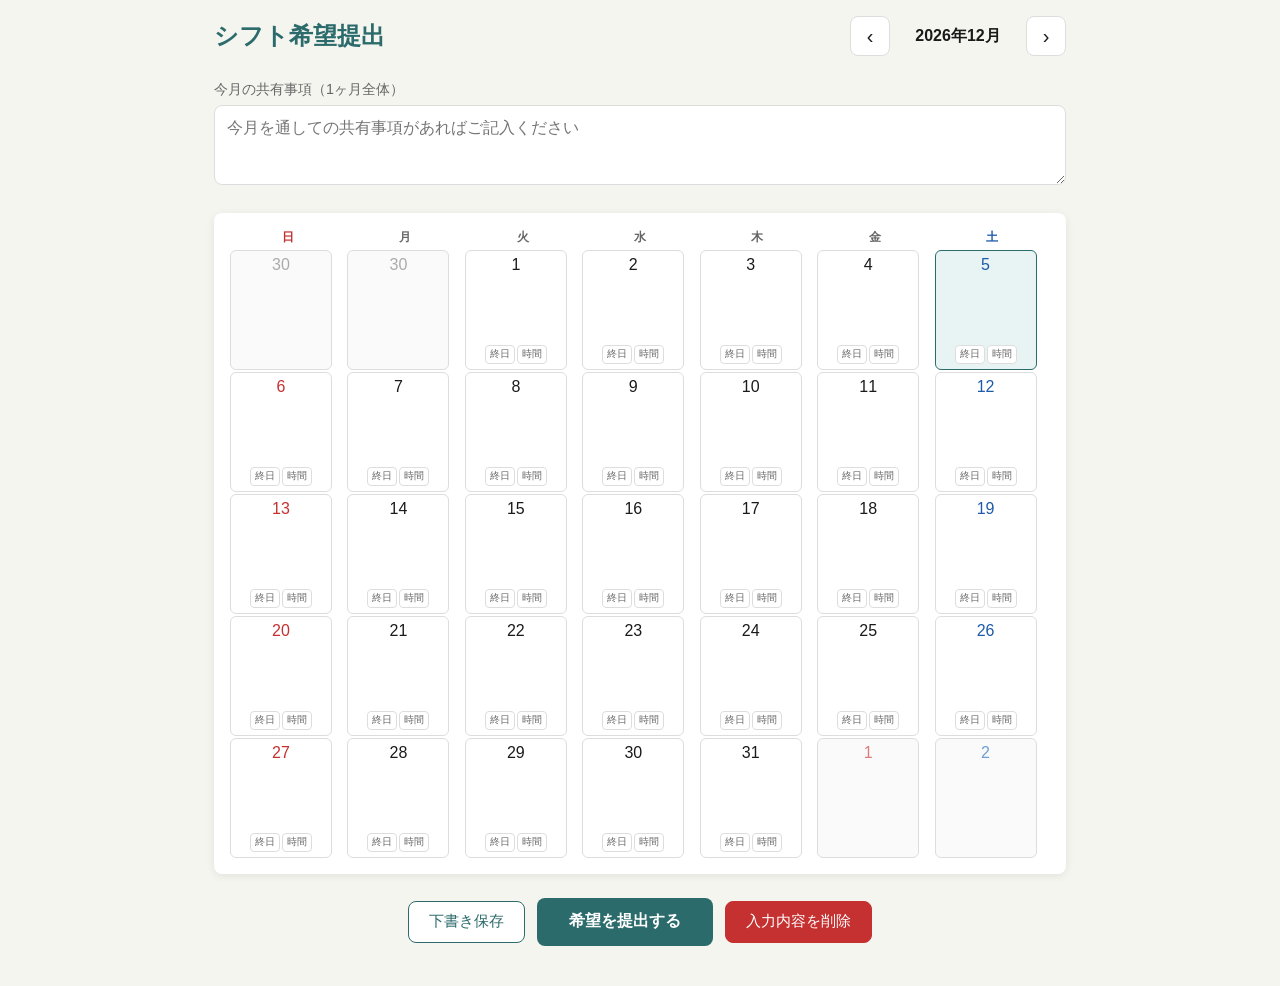
==== index.html @ 4bac1275 "Add files via upload" ====
<!DOCTYPE html>
<html lang="ja">
<head>
  <meta charset="UTF-8" />
  <meta name="viewport" content="width=device-width, initial-scale=1.0" />
  <title>シフト希望提出</title>
  <link rel="stylesheet" href="styles.css" />
</head>
<body>
  <div class="app">
    <header class="header">
      <h1>シフト希望提出</h1>
      <div class="month-nav">
        <button type="button" id="prevMonth" aria-label="前月">‹</button>
        <span id="currentMonthLabel">2025年3月</span>
        <button type="button" id="nextMonth" aria-label="翌月">›</button>
      </div>
    </header>

    <section class="month-notes">
      <label for="monthNotes">今月の共有事項（1ヶ月全体）</label>
      <textarea id="monthNotes" rows="3" placeholder="今月を通しての共有事項があればご記入ください"></textarea>
    </section>

    <main class="calendar-wrapper">
      <div class="weekdays">
        <span class="wd-sun">日</span><span>月</span><span>火</span><span>水</span><span>木</span><span>金</span><span class="wd-sat">土</span>
      </div>
      <div id="calendar" class="calendar"></div>
      <!-- トップ画面のコピー用ポップオーバー -->
      <div id="copyPopover" class="copy-popover" aria-hidden="true">
        <button type="button" id="copyPopoverToOthers" class="copy-popover-btn">この内容を他の日にコピー</button>
        <button type="button" id="copyPopoverToWeekday" class="copy-popover-btn">他の<span id="copyPopoverWeekday">金</span>曜日に一括コピー</button>
      </div>
    </main>

    <footer class="footer">
      <div class="footer-actions">
        <button type="button" id="draftSaveBtn" class="btn-secondary">下書き保存</button>
        <button type="button" id="viewSubmittedBtn" class="btn-secondary" style="display: none;">提出内容を確認</button>
        <button type="button" id="submitBtn" class="submit-btn">希望を提出する</button>
        <button type="button" id="clearAllBtn" class="btn-danger">入力内容を削除</button>
      </div>
      <p id="submittedBadge" class="submitted-badge" style="display: none;">提出済み（1日単位で修正可能）</p>
    </footer>
  </div>

  <!-- 日付入力モーダル -->
  <div id="dayModal" class="modal" aria-hidden="true">
    <div class="modal-backdrop" id="modalBackdrop"></div>
    <div class="modal-content">
      <div class="modal-header">
        <h2 id="modalDayTitle">3月15日 の希望</h2>
        <button type="button" class="modal-close" id="modalClose" aria-label="閉じる">×</button>
      </div>
      <div class="modal-body">
        <div class="field">
          <label class="checkbox-label">
            <input type="checkbox" id="allDay" />
            <span>終日で出勤</span>
          </label>
        </div>

        <div id="timeSlotsSection" class="time-slots-section">
          <p class="time-slots-label">時間指定</p>
          <div class="slot">
            <span class="slot-num">1つ目</span>
            <div class="time-range-row">
              <div class="time-input-wrap">
                <input type="text" id="slot1StartInput" class="time-input" placeholder="--:--" maxlength="5" autocomplete="off" />
                <button type="button" class="time-picker-btn" id="slot1StartClock" title="時刻を選択" aria-label="時刻を選択">🕐</button>
              </div>
              <span class="time-kara">から</span>
              <div class="time-input-wrap">
                <input type="text" id="slot1EndInput" class="time-input" placeholder="--:--" maxlength="5" autocomplete="off" />
                <button type="button" class="time-picker-btn" id="slot1EndClock" title="時刻を選択" aria-label="時刻を選択">🕐</button>
              </div>
            </div>
          </div>
          <div class="slot">
            <span class="slot-num">2つ目（※時間指定を2つに分けたい場合に利用）</span>
            <div class="time-range-row">
              <div class="time-input-wrap">
                <input type="text" id="slot2StartInput" class="time-input" placeholder="--:--" maxlength="5" autocomplete="off" />
                <button type="button" class="time-picker-btn" id="slot2StartClock" title="時刻を選択" aria-label="時刻を選択">🕐</button>
              </div>
              <span class="time-kara">から</span>
              <div class="time-input-wrap">
                <input type="text" id="slot2EndInput" class="time-input" placeholder="--:--" maxlength="5" autocomplete="off" />
                <button type="button" class="time-picker-btn" id="slot2EndClock" title="時刻を選択" aria-label="時刻を選択">🕐</button>
              </div>
            </div>
          </div>
          <div id="timePickerPopover" class="time-picker-popover" aria-hidden="true">
            <p class="time-picker-title">時刻を選択（5分刻み）</p>
            <div class="time-picker-wheels">
              <div class="time-picker-wheel-wrap">
                <span class="time-picker-wheel-label">時</span>
                <div id="timePickerHourList" class="time-picker-wheel" tabindex="0"></div>
              </div>
              <div class="time-picker-wheel-wrap">
                <span class="time-picker-wheel-label">分</span>
                <div id="timePickerMinList" class="time-picker-wheel" tabindex="0"></div>
              </div>
            </div>
            <div class="time-picker-wheel-actions">
              <button type="button" id="timePickerClearBtn" class="time-picker-clear-btn">指定なし</button>
              <button type="button" id="timePickerApplyBtn" class="time-picker-apply-btn">決定</button>
            </div>
          </div>
          <div class="time-chart-wrapper">
            <p class="time-chart-label">時間のイメージ</p>
            <div class="time-chart">
              <div class="time-chart-bar">
                <div id="chartSlot1" class="chart-slot"></div>
                <div id="chartSlot2" class="chart-slot"></div>
              </div>
              <div class="time-chart-labels">
                <span>7</span><span>12</span><span>18</span><span>23時</span>
              </div>
            </div>
          </div>
        </div>

        <div class="field">
          <label for="dayNotes">この日の備考・共有事項</label>
          <textarea id="dayNotes" rows="3" placeholder="この日についての共有事項があればご記入ください"></textarea>
        </div>

        <div class="copy-actions">
          <p class="copy-actions-label">コピー</p>
          <button type="button" id="copyDayToOthersBtn" class="btn-secondary">この内容を他の日にコピー</button>
          <button type="button" id="copyWeekToOtherBtn" class="btn-secondary">他の<span id="copyWeekdayLabel">金</span>曜日に一括コピー</button>
        </div>
      </div>
      <div class="modal-footer modal-footer-actions">
        <button type="button" id="clearDayBtn" class="btn-danger-outline">この日の入力を削除</button>
        <button type="button" id="saveDayBtn" class="save-day-btn">この日を保存</button>
      </div>
    </div>
  </div>

  <!-- 提出内容確認モーダル -->
  <div id="confirmModal" class="modal" aria-hidden="true">
    <div class="modal-backdrop" id="confirmModalBackdrop"></div>
    <div class="modal-content modal-content-wide">
      <div class="modal-header">
        <h2>提出内容の確認</h2>
        <button type="button" class="modal-close" id="confirmModalClose" aria-label="閉じる">×</button>
      </div>
      <div class="modal-body">
        <p class="confirm-month-notes-label">今月の共有事項</p>
        <div id="confirmMonthNotes" class="confirm-month-notes"></div>
        <p class="confirm-days-label">日付ごとの希望・備考</p>
        <div id="confirmDaysList" class="confirm-days-list"></div>
      </div>
    </div>
  </div>

  <script src="app.js"></script>
</body>
</html>
---- styles.css ----
/* ===== 変数・ベース ===== */
:root {
  --bg: #f5f5f0;
  --surface: #fff;
  --text: #1a1a1a;
  --text-muted: #666;
  --primary: #2c6b6b;
  --primary-hover: #1e4d4d;
  --accent: #e8a838;
  --border: #ddd;
  --calendar-today: #e8f4f4;
  --calendar-has-entry: #d4edda;
  --shadow: 0 2px 8px rgba(0,0,0,0.08);
  --radius: 8px;
}

* {
  box-sizing: border-box;
}

body {
  margin: 0;
  font-family: "Hiragino Sans", "Hiragino Kaku Gothic ProN", "Noto Sans JP", sans-serif;
  background: var(--bg);
  color: var(--text);
  min-height: 100vh;
}

/* ===== レイアウト ===== */
.app {
  max-width: 900px;
  margin: 0 auto;
  padding: 1rem 1.5rem 2rem;
  min-height: 100vh;
  display: flex;
  flex-direction: column;
}

/* ===== ヘッダー ===== */
.header {
  display: flex;
  align-items: center;
  justify-content: space-between;
  flex-wrap: wrap;
  gap: 1rem;
  margin-bottom: 1.5rem;
}

.header h1 {
  margin: 0;
  font-size: 1.5rem;
  font-weight: 700;
  color: var(--primary);
}

.month-nav {
  display: flex;
  align-items: center;
  gap: 0.5rem;
}

.month-nav button {
  width: 40px;
  height: 40px;
  border: 1px solid var(--border);
  background: var(--surface);
  border-radius: var(--radius);
  font-size: 1.25rem;
  cursor: pointer;
  color: var(--text);
  transition: background 0.15s;
}

.month-nav button:hover {
  background: #eee;
}

#currentMonthLabel {
  min-width: 120px;
  text-align: center;
  font-weight: 600;
}

/* ===== 月間共有事項 ===== */
.month-notes {
  margin-bottom: 1.5rem;
}

.month-notes label {
  display: block;
  font-size: 0.9rem;
  font-weight: 500;
  margin-bottom: 0.35rem;
  color: var(--text-muted);
}

.month-notes textarea {
  width: 100%;
  padding: 0.75rem;
  border: 1px solid var(--border);
  border-radius: var(--radius);
  font-size: 1rem;
  font-family: inherit;
  resize: vertical;
}

/* ===== カレンダー ===== */
.calendar-wrapper {
  flex: 1;
  min-width: 0;
  background: var(--surface);
  border-radius: var(--radius);
  box-shadow: var(--shadow);
  padding: 1rem;
  margin-bottom: 1.5rem;
}

.weekdays {
  display: grid;
  grid-template-columns: repeat(7, minmax(0, 1fr));
  gap: 2px;
  margin-bottom: 4px;
  font-size: 0.75rem;
  font-weight: 600;
  color: var(--text-muted);
  text-align: center;
}

.weekdays .wd-sun {
  color: #c53030;
}

.weekdays .wd-sat {
  color: #1e5aa8;
}

.calendar {
  display: grid;
  grid-template-columns: repeat(7, minmax(0, 1fr));
  gap: 2px;
}

.day-cell {
  min-width: 0;
  overflow: hidden;
  aspect-ratio: 0.85;
  max-height: 120px;
  min-height: 88px;
  border: 1px solid var(--border);
  border-radius: 6px;
  padding: 5px;
  cursor: pointer;
  display: flex;
  flex-direction: column;
  align-items: center;
  justify-content: flex-start;
  background: var(--surface);
  transition: background 0.15s, box-shadow 0.15s;
}

.day-cell:hover {
  background: #f8f8f8;
  box-shadow: 0 0 0 2px var(--primary);
}

.day-cell.other-month {
  color: #aaa;
  background: #fafafa;
}

.day-cell.today {
  background: var(--calendar-today);
  border-color: var(--primary);
  font-weight: 700;
}

.day-cell.has-entry {
  background: var(--calendar-has-entry);
  border-color: #a3d9a5;
}

.day-num {
  font-size: 1rem;
  font-weight: 500;
  flex-shrink: 0;
}

.day-summary-wrap {
  flex: 1;
  min-width: 0;
  width: 100%;
  display: flex;
  flex-direction: column;
  align-items: center;
  justify-content: center;
  min-height: 2.4em;
  padding: 4px 2px;
  gap: 2px;
}

.day-summary-line {
  font-size: 0.78rem;
  line-height: 1.4;
  color: var(--text);
  font-weight: 500;
  min-width: 0;
  max-width: 100%;
  overflow: hidden;
  text-overflow: ellipsis;
  white-space: nowrap;
}

.day-cell.has-entry .day-summary-line {
  color: #0d5c0d;
}

.day-quick-actions {
  display: flex;
  flex-wrap: wrap;
  gap: 2px;
  flex-shrink: 0;
  margin-top: auto;
  justify-content: center;
  min-width: 0;
  max-width: 100%;
}

.day-quick-btn {
  padding: 2px 4px;
  font-size: 0.6rem;
  border: 1px solid var(--border);
  border-radius: 4px;
  background: var(--surface);
  color: var(--text-muted);
  cursor: pointer;
  transition: background 0.15s, color 0.15s;
  white-space: nowrap;
}

.day-quick-btn:hover {
  background: var(--primary);
  color: #fff;
  border-color: var(--primary);
}

.day-quick-btn.day-quick-delete:hover {
  background: #c53030;
  border-color: #c53030;
  color: #fff;
}

.day-quick-btn.day-quick-copy:hover {
  background: var(--accent);
  border-color: var(--accent);
  color: #fff;
}

.day-cell.other-month .day-quick-actions {
  display: none;
}

/* トップ画面のコピー用ポップオーバー */
.copy-popover {
  position: fixed;
  z-index: 150;
  display: flex;
  flex-direction: column;
  gap: 4px;
  padding: 6px;
  background: var(--surface);
  border: 1px solid var(--border);
  border-radius: var(--radius);
  box-shadow: var(--shadow);
  opacity: 0;
  visibility: hidden;
  pointer-events: none;
  transition: opacity 0.15s, visibility 0.15s;
}

.copy-popover.copy-popover-visible {
  opacity: 1;
  visibility: visible;
  pointer-events: auto;
}

.copy-popover-btn {
  padding: 0.5rem 0.75rem;
  font-size: 0.85rem;
  text-align: left;
  white-space: nowrap;
  background: var(--surface);
  border: 1px solid var(--border);
  border-radius: 6px;
  cursor: pointer;
  color: var(--text);
  transition: background 0.15s;
}

.copy-popover-btn:hover {
  background: #f0f0f0;
}

/* 土日・祝日の日付色 */
.day-cell.saturday {
  color: #1e5aa8;
}
.day-cell.saturday.other-month {
  color: #6b9ed4;
}
.day-cell.sunday,
.day-cell.holiday {
  color: #c53030;
}
.day-cell.sunday.other-month,
.day-cell.holiday.other-month {
  color: #e07b7b;
}

/* ===== フッター・提出 ===== */
.footer {
  text-align: center;
}

.footer-actions {
  display: flex;
  flex-wrap: wrap;
  align-items: center;
  justify-content: center;
  gap: 0.75rem;
  margin-bottom: 0.5rem;
}

.btn-secondary {
  padding: 0.6rem 1.25rem;
  font-size: 0.95rem;
  font-weight: 500;
  color: var(--primary);
  background: var(--surface);
  border: 1px solid var(--primary);
  border-radius: var(--radius);
  cursor: pointer;
  transition: background 0.15s, color 0.15s;
}

.btn-secondary:hover {
  background: var(--primary);
  color: #fff;
}

.btn-danger {
  padding: 0.6rem 1.25rem;
  font-size: 0.95rem;
  font-weight: 500;
  color: #fff;
  background: #c53030;
  border: 1px solid #c53030;
  border-radius: var(--radius);
  cursor: pointer;
  transition: background 0.15s, color 0.15s;
}

.btn-danger:hover {
  background: #9b2525;
  border-color: #9b2525;
  color: #fff;
}

.btn-danger-outline {
  padding: 0.6rem 1rem;
  font-size: 0.9rem;
  font-weight: 500;
  color: #c53030;
  background: transparent;
  border: 1px solid #c53030;
  border-radius: var(--radius);
  cursor: pointer;
  transition: background 0.15s, color 0.15s;
}

.btn-danger-outline:hover {
  background: #c53030;
  color: #fff;
}

.submit-btn {
  padding: 0.85rem 2rem;
  font-size: 1rem;
  font-weight: 600;
  color: #fff;
  background: var(--primary);
  border: none;
  border-radius: var(--radius);
  cursor: pointer;
  transition: background 0.15s;
}

.submit-btn:hover {
  background: var(--primary-hover);
}

.submit-btn-disabled,
.submit-btn:disabled {
  background: #999;
  cursor: not-allowed;
}

.submit-btn:disabled:hover {
  background: #999;
}

.submitted-badge {
  font-size: 0.85rem;
  color: var(--text-muted);
  margin: 0;
}

/* ===== トースト ===== */
.toast {
  position: fixed;
  bottom: 2rem;
  left: 50%;
  transform: translateX(-50%) translateY(1rem);
  padding: 0.75rem 1.25rem;
  background: var(--text);
  color: #fff;
  border-radius: var(--radius);
  font-size: 0.9rem;
  z-index: 200;
  opacity: 0;
  transition: opacity 0.3s, transform 0.3s;
}

.toast.toast-visible {
  opacity: 1;
  transform: translateX(-50%) translateY(0);
}

/* ===== モーダル内コピー ===== */
.copy-actions {
  margin-top: 1.25rem;
  padding-top: 1rem;
  border-top: 1px dashed var(--border);
}

.copy-actions-label {
  margin: 0 0 0.5rem 0;
  font-size: 0.85rem;
  color: var(--text-muted);
}

.copy-actions .btn-secondary {
  display: block;
  width: 100%;
  margin-bottom: 0.5rem;
}

.copy-actions .btn-secondary:last-child {
  margin-bottom: 0;
}

/* ===== 提出内容確認モーダル ===== */
.modal-content-wide {
  max-width: 560px;
}

.confirm-month-notes-label,
.confirm-days-label {
  font-size: 0.9rem;
  font-weight: 600;
  margin: 0 0 0.5rem 0;
}

.confirm-month-notes {
  padding: 0.75rem;
  background: #f5f5f5;
  border-radius: var(--radius);
  margin-bottom: 1rem;
  white-space: pre-wrap;
}

.confirm-days-list {
  max-height: 50vh;
  overflow-y: auto;
}

.confirm-day-line {
  padding: 0.5rem 0.75rem;
  border-bottom: 1px solid var(--border);
  font-size: 0.9rem;
}

.confirm-day-line:last-child {
  border-bottom: none;
}

.confirm-days-empty {
  color: var(--text-muted);
  font-size: 0.9rem;
  margin: 0;
}

/* ===== モーダル ===== */
.modal {
  position: fixed;
  inset: 0;
  z-index: 100;
  display: flex;
  align-items: center;
  justify-content: center;
  padding: 1rem;
  opacity: 0;
  visibility: hidden;
  transition: opacity 0.2s, visibility 0.2s;
}

.modal.is-open {
  opacity: 1;
  visibility: visible;
}

.modal-backdrop {
  position: absolute;
  inset: 0;
  background: rgba(0,0,0,0.4);
}

.modal-content {
  position: relative;
  width: 100%;
  max-width: 480px;
  max-height: 90vh;
  overflow-y: auto;
  background: var(--surface);
  border-radius: var(--radius);
  box-shadow: 0 8px 32px rgba(0,0,0,0.15);
  display: flex;
  flex-direction: column;
}

.modal-header {
  display: flex;
  align-items: center;
  justify-content: space-between;
  padding: 1rem 1.25rem;
  border-bottom: 1px solid var(--border);
}

.modal-header h2 {
  margin: 0;
  font-size: 1.15rem;
}

.modal-close {
  width: 36px;
  height: 36px;
  border: none;
  background: transparent;
  font-size: 1.5rem;
  line-height: 1;
  cursor: pointer;
  color: var(--text-muted);
  border-radius: 6px;
  transition: background 0.15s, color 0.15s;
}

.modal-close:hover {
  background: #eee;
  color: var(--text);
}

.modal-body {
  padding: 1.25rem;
  flex: 1;
  overflow-y: auto;
}

.modal-footer {
  padding: 1rem 1.25rem;
  border-top: 1px solid var(--border);
}

.modal-footer.modal-footer-actions {
  display: flex;
  flex-wrap: wrap;
  gap: 0.75rem;
  align-items: center;
}

.modal-footer.modal-footer-actions .save-day-btn {
  flex: 1;
  min-width: 0;
}

/* ===== モーダル内フォーム ===== */
.field {
  margin-bottom: 1.25rem;
}

.field:last-child {
  margin-bottom: 0;
}

.field label {
  display: block;
  font-size: 0.9rem;
  font-weight: 500;
  margin-bottom: 0.35rem;
  color: var(--text);
}

.field textarea {
  width: 100%;
  padding: 0.75rem;
  border: 1px solid var(--border);
  border-radius: var(--radius);
  font-size: 1rem;
  font-family: inherit;
  resize: vertical;
}

.checkbox-label {
  display: inline-flex;
  align-items: center;
  gap: 0.5rem;
  cursor: pointer;
}

.checkbox-label input[type="checkbox"] {
  width: 1.2em;
  height: 1.2em;
  accent-color: var(--primary);
}

/* ===== 時間スロット ===== */
.time-slots-section {
  margin-bottom: 1.25rem;
  padding: 1rem;
  background: #f9f9f9;
  border-radius: var(--radius);
  border: 1px solid var(--border);
}

.time-slots-label {
  margin: 0 0 0.25rem 0;
  font-size: 0.9rem;
  font-weight: 500;
  color: var(--text-muted);
}

/* 時間指定：入力欄＋時計アイコン */
.time-range-row {
  display: flex;
  flex-wrap: wrap;
  align-items: center;
  gap: 0.75rem;
}

.time-input-wrap {
  display: inline-flex;
  align-items: center;
  border: 1px solid var(--border);
  border-radius: var(--radius);
  background: var(--surface);
  overflow: hidden;
}

.time-input {
  width: 5rem;
  padding: 0.5rem 0.6rem;
  border: none;
  font-size: 1rem;
  text-align: center;
}

.time-input::placeholder {
  color: #999;
}

.time-picker-btn {
  width: 40px;
  height: 40px;
  padding: 0;
  border: none;
  border-left: 1px solid var(--border);
  background: #f5f5f5;
  font-size: 1.1rem;
  cursor: pointer;
  display: flex;
  align-items: center;
  justify-content: center;
  transition: background 0.15s;
}

.time-picker-btn:hover {
  background: #e8e8e8;
}

.time-kara {
  font-size: 0.95rem;
  color: var(--text);
}

.time-picker-popover {
  position: fixed;
  z-index: 150;
  padding: 0.75rem;
  background: var(--surface);
  border: 1px solid var(--border);
  border-radius: var(--radius);
  box-shadow: var(--shadow);
  opacity: 0;
  visibility: hidden;
  pointer-events: none;
  transition: opacity 0.15s, visibility 0.15s;
}

.time-picker-popover.time-picker-popover-visible {
  opacity: 1;
  visibility: visible;
  pointer-events: auto;
  display: flex;
  flex-direction: column;
  min-width: 200px;
}

.time-picker-title {
  margin: 0 0 0.5rem 0;
  font-size: 0.85rem;
  font-weight: 600;
  color: var(--text-muted);
}

/* 時・分2軸ホイール */
.time-picker-wheels {
  display: flex;
  gap: 0.5rem;
  margin-bottom: 0.75rem;
}

.time-picker-wheel-wrap {
  display: flex;
  flex-direction: column;
  align-items: center;
  flex: 1;
  min-width: 0;
}

.time-picker-wheel-label {
  font-size: 0.8rem;
  font-weight: 600;
  color: var(--text-muted);
  margin-bottom: 0.25rem;
}

.time-picker-wheel {
  height: 180px;
  width: 100%;
  overflow-y: auto;
  overflow-x: hidden;
  scroll-snap-type: y mandatory;
  -webkit-overflow-scrolling: touch;
  border: 1px solid var(--border);
  border-radius: var(--radius);
  background: #fafafa;
}

/* 上下パッドで先頭・末尾も中央にスナップできるように（180/2 - 40/2 = 70） */
.time-picker-wheel-pad {
  scroll-snap-align: center;
  height: 70px;
  flex-shrink: 0;
}

.time-picker-wheel-item {
  scroll-snap-align: center;
  height: 40px;
  display: flex;
  align-items: center;
  justify-content: center;
  font-size: 1.1rem;
  font-weight: 500;
  color: var(--text);
  flex-shrink: 0;
  cursor: default;
}

.time-picker-wheel-item.time-picker-wheel-item-selected {
  color: var(--primary);
  font-weight: 700;
}

.time-picker-wheel-item.time-picker-wheel-item-clear {
  color: var(--text-muted);
  font-size: 0.9rem;
}

.time-picker-wheel-actions {
  display: flex;
  gap: 0.5rem;
  flex-wrap: wrap;
}

.time-picker-clear-btn {
  flex: 1;
  min-width: 0;
  padding: 0.5rem 0.75rem;
  font-size: 0.9rem;
  color: var(--text-muted);
  background: var(--surface);
  border: 1px solid var(--border);
  border-radius: var(--radius);
  cursor: pointer;
  transition: background 0.15s, color 0.15s;
}

.time-picker-clear-btn:hover {
  background: #f5f5f5;
  color: var(--text);
}

.time-picker-apply-btn {
  flex: 1;
  min-width: 0;
  padding: 0.5rem 0.75rem;
  font-size: 0.9rem;
  font-weight: 600;
  color: #fff;
  background: var(--primary);
  border: none;
  border-radius: var(--radius);
  cursor: pointer;
  transition: background 0.15s;
}

.time-picker-apply-btn:hover {
  background: var(--primary-hover);
}

.slot {
  margin-bottom: 1rem;
}

.slot:last-of-type {
  margin-bottom: 0;
}

.slot-num {
  display: block;
  font-size: 0.8rem;
  color: var(--text-muted);
  margin-bottom: 0.35rem;
}

.time-row {
  display: flex;
  flex-wrap: wrap;
  gap: 1rem;
}

.time-group {
  flex: 1;
  min-width: 200px;
}

.time-group-label {
  display: block;
  font-size: 0.85rem;
  font-weight: 500;
  margin-bottom: 0.35rem;
  color: var(--text);
}

.time-fields {
  display: flex;
  flex-wrap: wrap;
  align-items: center;
  gap: 0.5rem 1rem;
}

.time-fields label {
  display: inline-flex;
  align-items: center;
  gap: 0.25rem;
  font-size: 0.85rem;
  color: var(--text-muted);
}

.time-fields select {
  padding: 0.35rem 0.5rem;
  border: 1px solid var(--border);
  border-radius: 6px;
  font-size: 0.9rem;
  min-width: 3.5rem;
}

.time-direct-label {
  margin-left: 0.25rem;
}

.time-direct-label input[type="text"] {
  width: 5rem;
  padding: 0.35rem 0.5rem;
  border: 1px solid var(--border);
  border-radius: 6px;
  font-size: 0.9rem;
}

.time-direct-label input[type="text"]::placeholder {
  color: #999;
}

.time-inputs {
  display: flex;
  gap: 1rem;
  flex-wrap: wrap;
}

.time-inputs label {
  display: flex;
  align-items: center;
  gap: 0.35rem;
  font-size: 0.9rem;
}

.time-inputs select {
  padding: 0.4rem 0.5rem;
  border: 1px solid var(--border);
  border-radius: 6px;
  font-size: 0.95rem;
  min-width: 5rem;
}

/* ===== 時間チャート ===== */
.time-chart-wrapper {
  margin-top: 1rem;
  padding-top: 1rem;
  border-top: 1px dashed var(--border);
}

.time-chart-label {
  margin: 0 0 0.5rem 0;
  font-size: 0.85rem;
  color: var(--text-muted);
}

.time-chart {
  width: 100%;
}

/* 何も入力されていないときはグレー。時間指定後に chart-slot で色付け */
.time-chart-bar {
  position: relative;
  height: 32px;
  background: #d0d0d0;
  border-radius: 6px;
  overflow: hidden;
}

.chart-slot {
  position: absolute;
  top: 4px;
  bottom: 4px;
  border-radius: 4px;
  min-width: 4px;
  transition: left 0.15s, width 0.15s;
}

#chartSlot1 {
  background: var(--primary);
  opacity: 0.9;
}

#chartSlot2 {
  background: var(--accent);
  opacity: 0.9;
}

.time-chart-labels {
  display: flex;
  justify-content: space-between;
  margin-top: 4px;
  font-size: 0.7rem;
  color: var(--text-muted);
}

/* ===== 保存ボタン ===== */
.save-day-btn {
  width: 100%;
  padding: 0.75rem;
  font-size: 1rem;
  font-weight: 600;
  color: #fff;
  background: var(--primary);
  border: none;
  border-radius: var(--radius);
  cursor: pointer;
  transition: background 0.15s;
}

.save-day-btn:hover {
  background: var(--primary-hover);
}

/* ===== スマホ表示（日付・2行時間・終日・時間・コピー・削除がしっかり見える構成） ===== */
@media (max-width: 640px) {
  .app {
    padding: 0.75rem 0.5rem 1.5rem;
  }

  .header {
    margin-bottom: 1rem;
  }

  .header h1 {
    font-size: 1.25rem;
  }

  .month-nav button {
    width: 36px;
    height: 36px;
    font-size: 1.1rem;
  }

  #currentMonthLabel {
    min-width: 100px;
    font-size: 0.95rem;
  }

  .calendar-wrapper {
    padding: 0.5rem;
    overflow-x: auto;
    -webkit-overflow-scrolling: touch;
  }

  /* 横スクロールで時間を1行表示できるようグリッドに最小幅を指定 */
  .calendar {
    min-width: 700px;
  }

  /* セルを大きくして日付・2行時間・4ボタンがすべて見えるように */
  .day-cell {
    padding: 5px 3px;
    min-height: 102px;
    max-height: 130px;
    aspect-ratio: auto;
  }

  .day-num {
    font-size: 0.95rem;
    font-weight: 600;
  }

  .day-summary-wrap {
    min-height: 2.5em;
    padding: 3px 2px;
    gap: 1px;
  }

  .day-summary-line {
    font-size: 0.72rem;
    line-height: 1.4;
    white-space: nowrap;
    overflow: visible;
    text-overflow: unset;
    max-width: none;
  }

  .day-quick-actions {
    gap: 3px;
    margin-top: 4px;
  }

  .day-quick-btn {
    padding: 3px 5px;
    font-size: 0.58rem;
  }

  .footer-actions {
    flex-direction: column;
    gap: 0.5rem;
    width: 100%;
  }

  .footer-actions .btn-secondary,
  .footer-actions .submit-btn,
  .footer-actions .btn-danger {
    width: 100%;
    max-width: 280px;
  }
}

/* 極小画面ではセルをさらに確保 */
@media (max-width: 400px) {
  .day-cell {
    min-height: 108px;
  }

  .day-summary-line {
    font-size: 0.7rem;
  }

  .day-quick-btn {
    font-size: 0.55rem;
    padding: 2px 4px;
  }
}
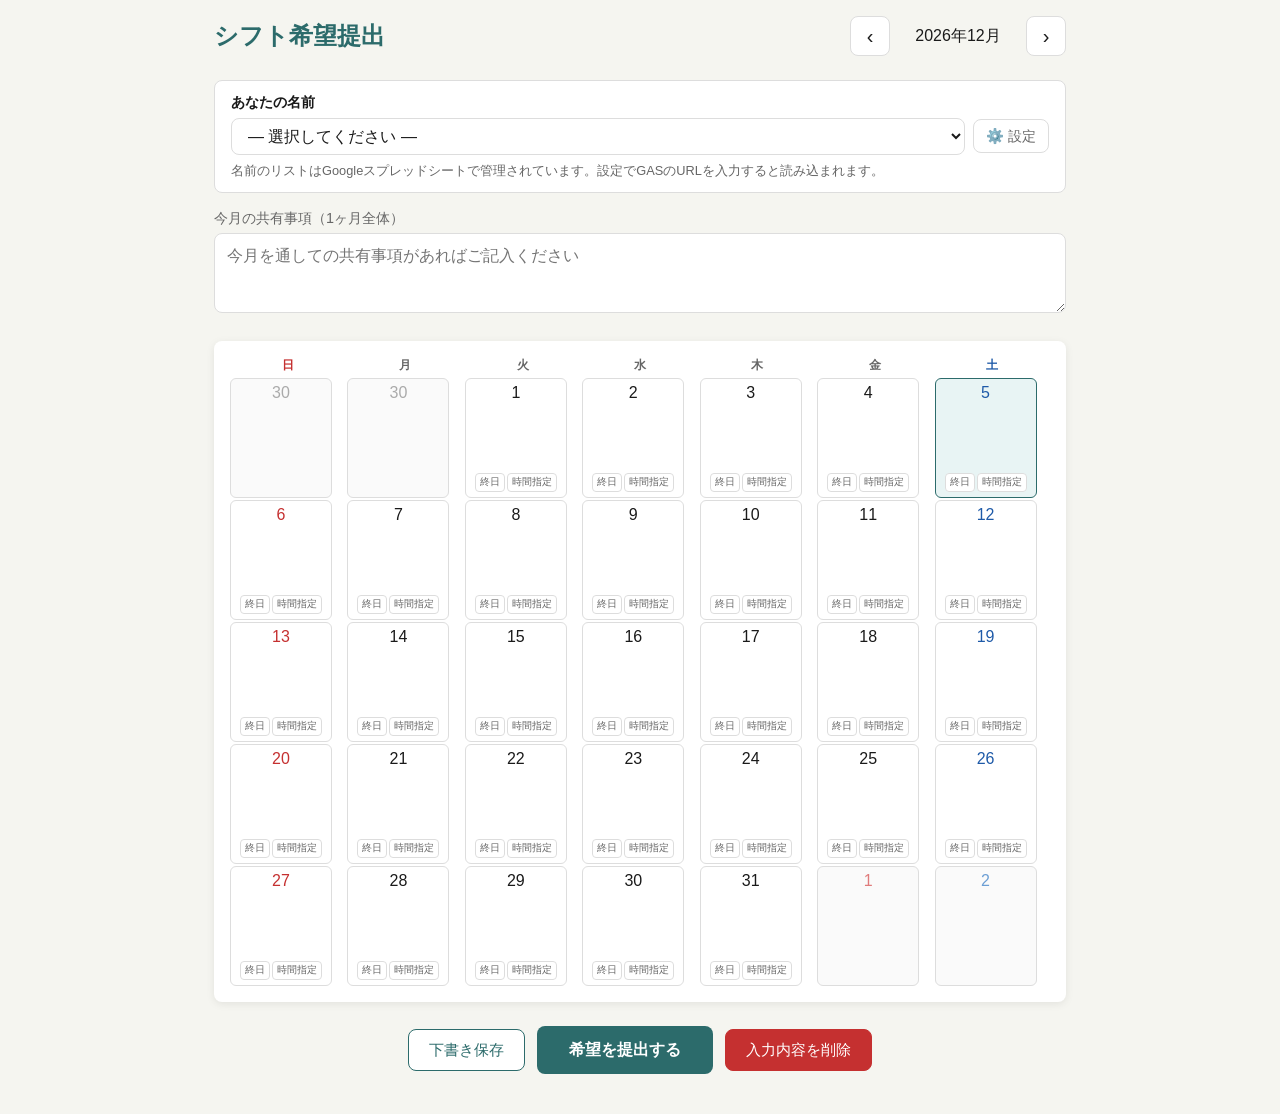
==== commit cd051b14: "Add files via upload" ====
--- a/index.html
+++ b/index.html
@@ -16,6 +16,17 @@
         <button type="button" id="nextMonth" aria-label="翌月">›</button>
       </div>
     </header>
+
+    <section class="employee-section">
+      <label for="employeeSelect">あなたの名前</label>
+      <div class="employee-row">
+        <select id="employeeSelect" aria-label="従業員名を選択">
+          <option value="">— 選択してください —</option>
+        </select>
+        <button type="button" id="settingsBtn" class="btn-settings" title="GASのURLを設定">⚙️ 設定</button>
+      </div>
+      <p id="employeeHint" class="employee-hint">名前のリストはGoogleスプレッドシートで管理されています。設定でGASのURLを入力すると読み込まれます。</p>
+    </section>
 
     <section class="month-notes">
       <label for="monthNotes">今月の共有事項（1ヶ月全体）</label>
@@ -140,6 +151,26 @@
     </div>
   </div>
 
+  <!-- 設定モーダル（GAS URL） -->
+  <div id="settingsModal" class="modal" aria-hidden="true">
+    <div class="modal-backdrop" id="settingsModalBackdrop"></div>
+    <div class="modal-content">
+      <div class="modal-header">
+        <h2>設定</h2>
+        <button type="button" class="modal-close" id="settingsModalClose" aria-label="閉じる">×</button>
+      </div>
+      <div class="modal-body">
+        <p class="settings-desc">Google Apps Script（GAS）のウェブアプリURLを入力すると、従業員リストの取得と提出データの送信ができます。</p>
+        <label for="gasUrlInput">GAS ウェブアプリのURL</label>
+        <input type="url" id="gasUrlInput" class="gas-url-input" placeholder="https://script.google.com/macros/s/.../exec" />
+        <p class="settings-note">URLはこの端末のブラウザにのみ保存され、サーバーには送信されません。</p>
+      </div>
+      <div class="modal-footer modal-footer-actions">
+        <button type="button" id="settingsSaveBtn" class="save-day-btn">保存</button>
+      </div>
+    </div>
+  </div>
+
   <!-- 提出内容確認モーダル -->
   <div id="confirmModal" class="modal" aria-hidden="true">
     <div class="modal-backdrop" id="confirmModalBackdrop"></div>
--- a/styles.css
+++ b/styles.css
@@ -78,6 +78,82 @@
 #currentMonthLabel {
   min-width: 120px;
   text-align: center;
+}
+
+/* ===== 従業員選択・設定 ===== */
+.employee-section {
+  margin-bottom: 1rem;
+  padding: 0.75rem 1rem;
+  background: var(--surface);
+  border-radius: var(--radius);
+  border: 1px solid var(--border);
+}
+
+.employee-section label {
+  display: block;
+  font-weight: 600;
+  margin-bottom: 0.35rem;
+  font-size: 0.9rem;
+}
+
+.employee-row {
+  display: flex;
+  align-items: center;
+  gap: 0.5rem;
+  flex-wrap: wrap;
+}
+
+#employeeSelect {
+  flex: 1;
+  min-width: 160px;
+  padding: 0.5rem 0.75rem;
+  border: 1px solid var(--border);
+  border-radius: var(--radius);
+  font-size: 1rem;
+  background: var(--surface);
+  color: var(--text);
+}
+
+.btn-settings {
+  padding: 0.4rem 0.75rem;
+  border: 1px solid var(--border);
+  background: var(--surface);
+  border-radius: var(--radius);
+  font-size: 0.9rem;
+  cursor: pointer;
+  color: var(--text-muted);
+  white-space: nowrap;
+}
+
+.btn-settings:hover {
+  background: #eee;
+  color: var(--text);
+}
+
+.employee-hint {
+  margin: 0.5rem 0 0;
+  font-size: 0.8rem;
+  color: var(--text-muted);
+}
+
+.settings-desc,
+.settings-note {
+  font-size: 0.9rem;
+  color: var(--text-muted);
+  margin: 0 0 0.75rem;
+}
+
+.settings-note {
+  margin-top: 0.5rem;
+}
+
+.gas-url-input {
+  width: 100%;
+  padding: 0.5rem 0.75rem;
+  border: 1px solid var(--border);
+  border-radius: var(--radius);
+  font-size: 0.95rem;
+  margin-bottom: 0.25rem;
   font-weight: 600;
 }
 
@@ -300,6 +376,22 @@
   background: #f0f0f0;
 }
 
+@media (max-width: 640px) {
+  .copy-popover {
+    max-width: calc(100vw - 24px);
+    min-width: 280px;
+    max-height: calc(100vh - 24px);
+    overflow-y: auto;
+    box-shadow: 0 4px 24px rgba(0, 0, 0, 0.2);
+  }
+
+  .copy-popover-btn {
+    white-space: normal;
+    text-align: center;
+    padding: 0.75rem 1rem;
+  }
+}
+
 /* 土日・祝日の日付色 */
 .day-cell.saturday {
   color: #1e5aa8;
@@ -1029,12 +1121,20 @@
   .calendar-wrapper {
     padding: 0.5rem;
     overflow-x: auto;
+    overflow-y: visible;
     -webkit-overflow-scrolling: touch;
-  }
-
-  /* 横スクロールで時間を1行表示できるようグリッドに最小幅を指定 */
+    padding-bottom: 2rem;
+  }
+
+  /* 曜日ヘッダーとカレンダーを同じ幅にして横スクロール時もずれないようにする */
+  .weekdays {
+    min-width: 700px;
+  }
+
+  /* 横スクロールで時間を1行表示できるようグリッドに最小幅を指定。下余白で最下段のボタンが隠れないようにする */
   .calendar {
     min-width: 700px;
+    margin-bottom: 0.5rem;
   }
 
   /* セルを大きくして日付・2行時間・4ボタンがすべて見えるように */
@@ -1068,6 +1168,7 @@
   .day-quick-actions {
     gap: 3px;
     margin-top: 4px;
+    flex-shrink: 0;
   }
 
   .day-quick-btn {
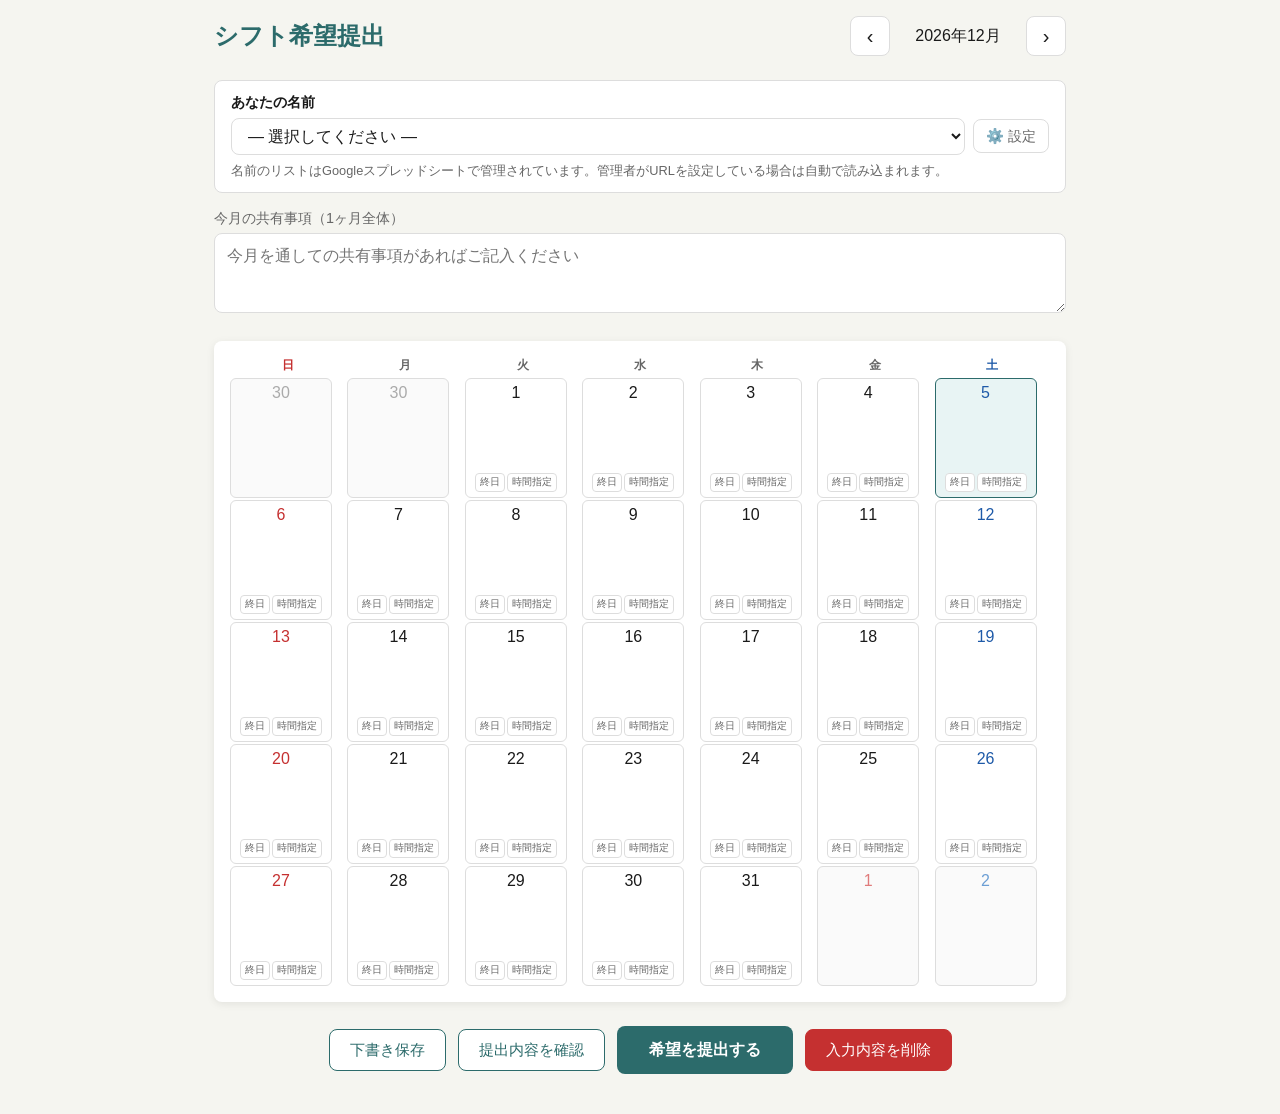
==== commit f5779561: "Add files via upload" ====
--- a/index.html
+++ b/index.html
@@ -25,7 +25,7 @@
         </select>
         <button type="button" id="settingsBtn" class="btn-settings" title="GASのURLを設定">⚙️ 設定</button>
       </div>
-      <p id="employeeHint" class="employee-hint">名前のリストはGoogleスプレッドシートで管理されています。設定でGASのURLを入力すると読み込まれます。</p>
+      <p id="employeeHint" class="employee-hint">名前のリストはGoogleスプレッドシートで管理されています。管理者がURLを設定している場合は自動で読み込まれます。</p>
     </section>
 
     <section class="month-notes">
@@ -188,6 +188,8 @@
     </div>
   </div>
 
+  <!-- 管理者: 次の1行のURLをGASのウェブアプリのURLに書き換えると、従業員が個別に設定しなくても従業員リスト・提出が利用できます -->
+  <script>window.SHIFT_APP_GAS_URL = '';</script>
   <script src="app.js"></script>
 </body>
 </html>
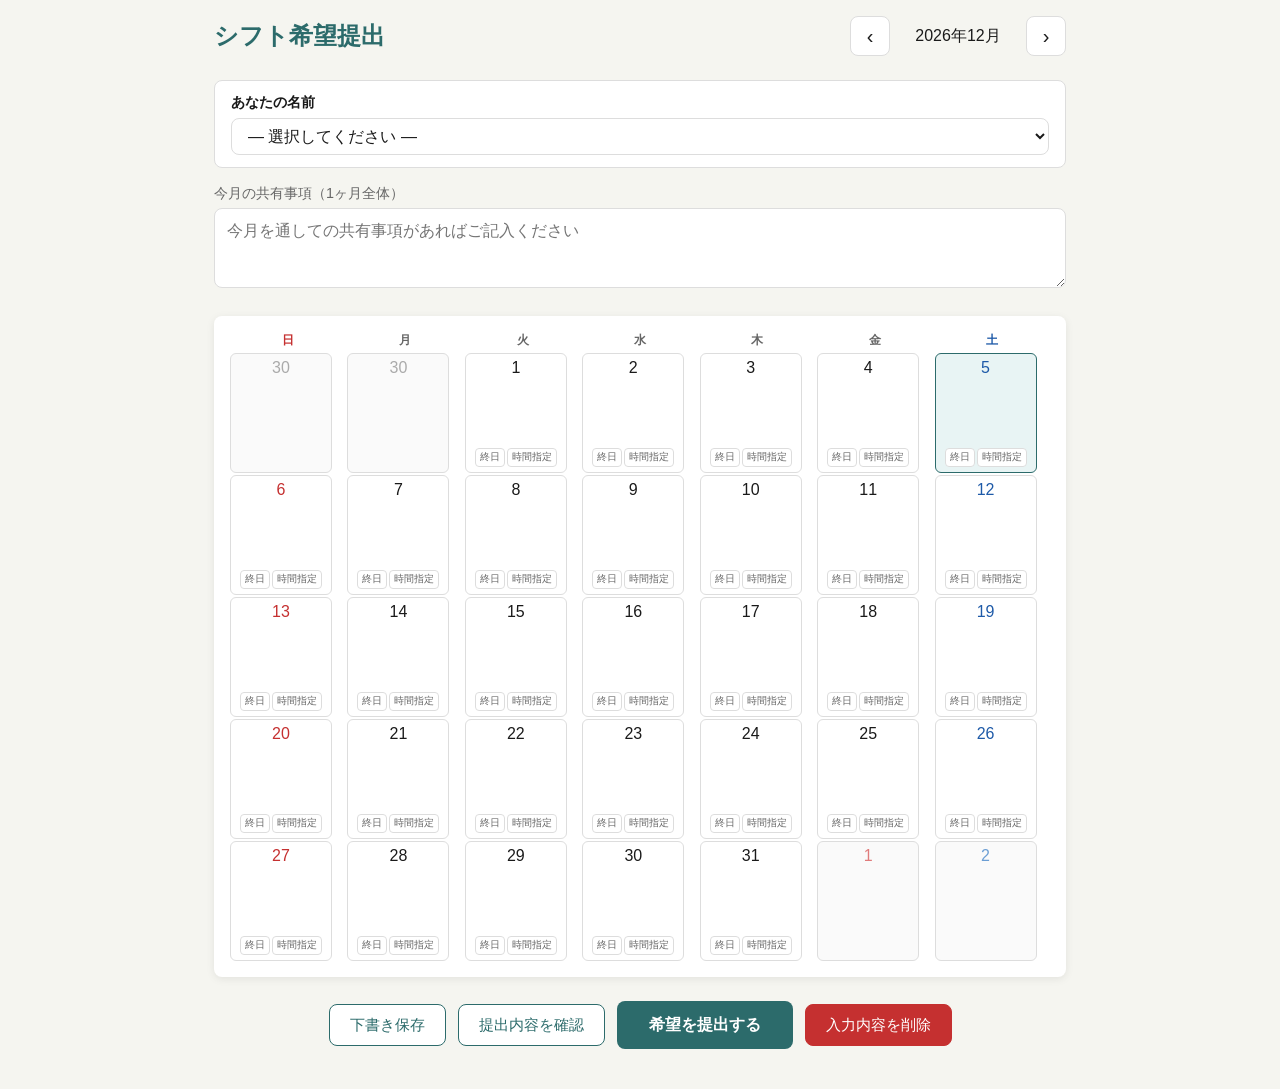
==== commit ecca84b9: "Add files via upload" ====
--- a/index.html
+++ b/index.html
@@ -23,9 +23,7 @@
         <select id="employeeSelect" aria-label="従業員名を選択">
           <option value="">— 選択してください —</option>
         </select>
-        <button type="button" id="settingsBtn" class="btn-settings" title="GASのURLを設定">⚙️ 設定</button>
       </div>
-      <p id="employeeHint" class="employee-hint">名前のリストはGoogleスプレッドシートで管理されています。管理者がURLを設定している場合は自動で読み込まれます。</p>
     </section>
 
     <section class="month-notes">
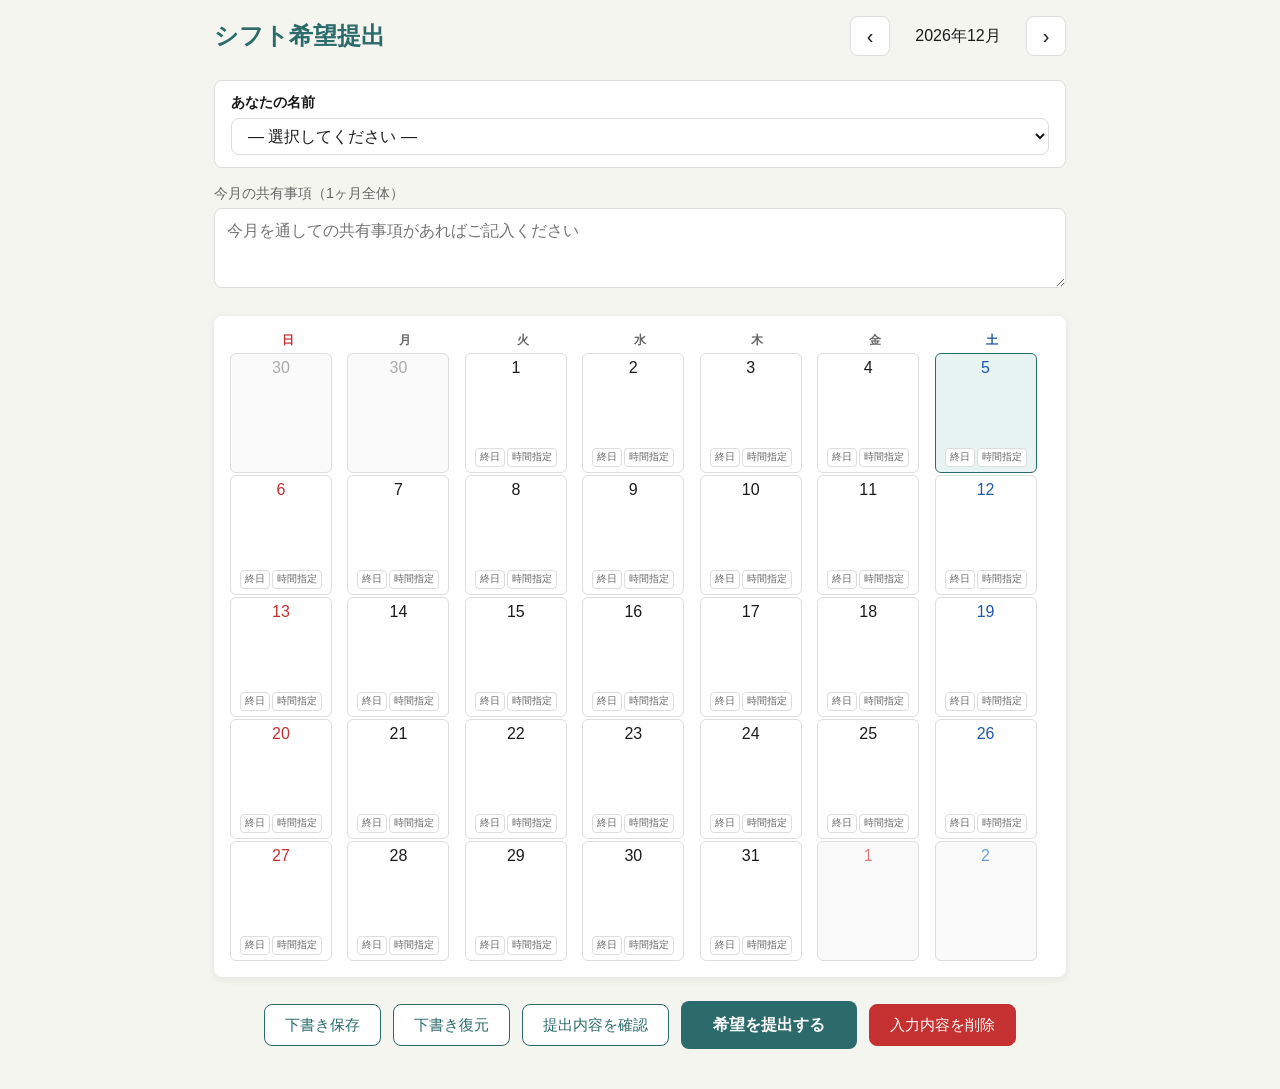
==== commit 7c9ccc14: "Add files via upload" ====
--- a/index.html
+++ b/index.html
@@ -46,6 +46,7 @@
     <footer class="footer">
       <div class="footer-actions">
         <button type="button" id="draftSaveBtn" class="btn-secondary">下書き保存</button>
+        <button type="button" id="draftRestoreBtn" class="btn-secondary">下書き復元</button>
         <button type="button" id="viewSubmittedBtn" class="btn-secondary" style="display: none;">提出内容を確認</button>
         <button type="button" id="submitBtn" class="submit-btn">希望を提出する</button>
         <button type="button" id="clearAllBtn" class="btn-danger">入力内容を削除</button>
@@ -72,16 +73,17 @@
 
         <div id="timeSlotsSection" class="time-slots-section">
           <p class="time-slots-label">時間指定</p>
+          <p class="time-slots-desc">（間の「:」は自動入力されます。12時は「1200」と入力。）</p>
           <div class="slot">
             <span class="slot-num">1つ目</span>
             <div class="time-range-row">
               <div class="time-input-wrap">
-                <input type="text" id="slot1StartInput" class="time-input" placeholder="--:--" maxlength="5" autocomplete="off" />
+                <input type="text" id="slot1StartInput" class="time-input" placeholder="--:--" maxlength="5" autocomplete="off" inputmode="numeric" />
                 <button type="button" class="time-picker-btn" id="slot1StartClock" title="時刻を選択" aria-label="時刻を選択">🕐</button>
               </div>
               <span class="time-kara">から</span>
               <div class="time-input-wrap">
-                <input type="text" id="slot1EndInput" class="time-input" placeholder="--:--" maxlength="5" autocomplete="off" />
+                <input type="text" id="slot1EndInput" class="time-input" placeholder="--:--" maxlength="5" autocomplete="off" inputmode="numeric" />
                 <button type="button" class="time-picker-btn" id="slot1EndClock" title="時刻を選択" aria-label="時刻を選択">🕐</button>
               </div>
             </div>
@@ -90,12 +92,12 @@
             <span class="slot-num">2つ目（※時間指定を2つに分けたい場合に利用）</span>
             <div class="time-range-row">
               <div class="time-input-wrap">
-                <input type="text" id="slot2StartInput" class="time-input" placeholder="--:--" maxlength="5" autocomplete="off" />
+                <input type="text" id="slot2StartInput" class="time-input" placeholder="--:--" maxlength="5" autocomplete="off" inputmode="numeric" />
                 <button type="button" class="time-picker-btn" id="slot2StartClock" title="時刻を選択" aria-label="時刻を選択">🕐</button>
               </div>
               <span class="time-kara">から</span>
               <div class="time-input-wrap">
-                <input type="text" id="slot2EndInput" class="time-input" placeholder="--:--" maxlength="5" autocomplete="off" />
+                <input type="text" id="slot2EndInput" class="time-input" placeholder="--:--" maxlength="5" autocomplete="off" inputmode="numeric" />
                 <button type="button" class="time-picker-btn" id="slot2EndClock" title="時刻を選択" aria-label="時刻を選択">🕐</button>
               </div>
             </div>
@@ -189,5 +191,6 @@
   <!-- 管理者: 次の1行のURLをGASのウェブアプリのURLに書き換えると、従業員が個別に設定しなくても従業員リスト・提出が利用できます -->
   <script>window.SHIFT_APP_GAS_URL = '';</script>
   <script src="app.js"></script>
+  <script src="draft-restore/draft-restore.js"></script>
 </body>
 </html>
--- a/styles.css
+++ b/styles.css
@@ -739,6 +739,12 @@
   color: var(--text-muted);
 }
 
+.time-slots-desc {
+  margin: 0 0 0.5rem 0;
+  font-size: 0.8rem;
+  color: var(--text-muted);
+}
+
 /* 時間指定：入力欄＋時計アイコン */
 .time-range-row {
   display: flex;
